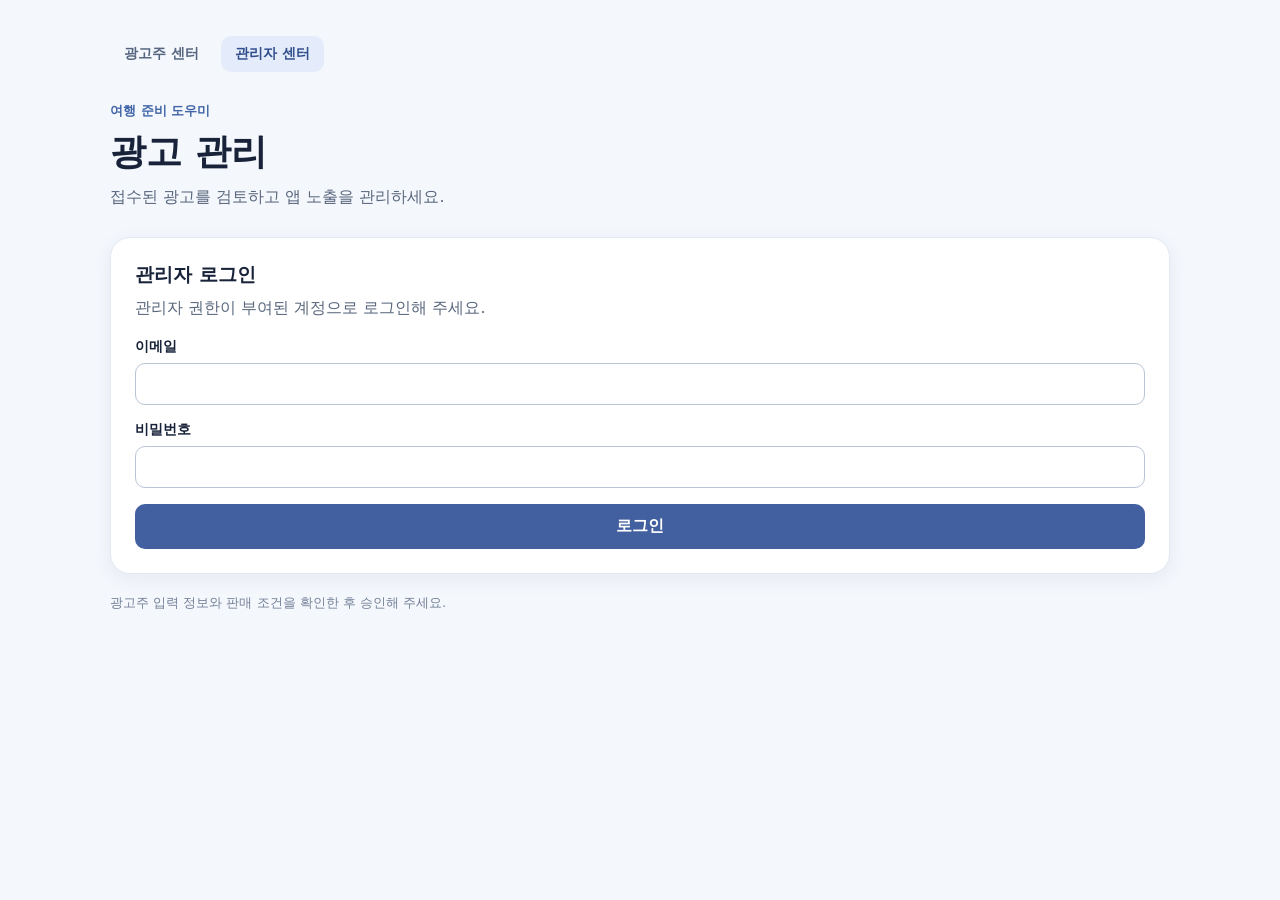
==== advertiser/admin.html @ b71b68f2 "Add advertiser status and administrator ad review" ====
<!doctype html>
<html lang="ko"><head><meta charset="utf-8"><meta name="viewport" content="width=device-width,initial-scale=1"><title>광고 관리 · 여행 준비 도우미</title><link rel="stylesheet" href="style.css"></head>
<body><main>
  <nav class="top-nav"><a href="index.html">광고주 센터</a><a class="active" href="admin.html">관리자 센터</a></nav>
  <header><span class="eyebrow">여행 준비 도우미</span><h1>광고 관리</h1><p>접수된 광고를 검토하고 앱 노출을 관리하세요.</p></header>
  <section class="panel" id="admin-login"><h2>관리자 로그인</h2><p>관리자 권한이 부여된 계정으로 로그인해 주세요.</p><form id="login-form"><label>이메일<input id="admin-email" type="email" autocomplete="email" required></label><label>비밀번호<input id="admin-password" type="password" autocomplete="current-password" required></label><button type="submit">로그인</button></form></section>
  <div id="admin-workspace" hidden><div class="workspace-bar"><span id="admin-account"></span><button id="admin-logout" class="link" type="button">로그아웃</button></div>
    <div class="admin-layout"><section class="panel"><div class="review-head"><div><h2>광고 검수</h2><p>내용과 구매 링크를 확인한 후 승인하거나 반려해 주세요.</p></div><button class="link" id="admin-refresh" type="button">새로고침</button></div><div class="filter" role="group" aria-label="광고 상태"><button data-filter="pending" class="active" type="button">검토 대기</button><button data-filter="approved" type="button">승인</button><button data-filter="rejected" type="button">반려</button></div><div id="review-list" aria-live="polite"></div></section>
      <aside class="panel admin-summary"><h2>검수 현황</h2><div class="summary-number" id="pending-count">0</div><div class="summary-label">검토 대기</div><div class="summary-number" id="approved-count">0</div><div class="summary-label">승인된 요청</div><p class="status-note">광고를 승인하면 조건에 맞는 유심·eSIM 화면에 표시됩니다.</p></aside></div>
  </div>
  <p id="admin-message" role="status" aria-live="polite"></p><footer>광고주 입력 정보와 판매 조건을 확인한 후 승인해 주세요.</footer>
</main><script src="config.js" defer></script><script src="admin.js" defer></script></body></html>
---- advertiser/style.css ----
:root{font-family:system-ui,-apple-system,sans-serif;color:#18233a;background:#f4f7fc}*{box-sizing:border-box}body{margin:0}main{max-width:1100px;margin:auto;padding:36px 20px}header{margin-bottom:28px}h1{font-size:clamp(26px,4vw,36px);margin:8px 0}h2{font-size:19px;margin:0 0 8px}p{color:#59677d;line-height:1.5;margin:0 0 18px}.eyebrow{font-size:13px;color:#4165a7;font-weight:700}.panel{background:#fff;border:1px solid #e3e9f4;border-radius:20px;padding:24px;box-shadow:0 5px 20px #253d6010;margin-bottom:16px}.grid{display:grid;grid-template-columns:1fr 1fr;gap:20px;align-items:start}.workspace-bar{display:flex;justify-content:space-between;align-items:center;margin-bottom:12px;color:#59677d}form{display:grid;gap:16px}label{display:grid;gap:7px;font-size:14px;font-weight:650}input,select{font:inherit;color:inherit;background:#fff;border:1px solid #b9c5d6;border-radius:10px;padding:12px;width:100%;min-width:0}input[type=file]{font-size:13px}small{color:#68758b;font-weight:400}button{font:inherit;font-weight:700;background:#425f9f;color:#fff;border:0;border-radius:10px;padding:12px 18px;cursor:pointer}button:disabled{opacity:.6;cursor:wait}.secondary{background:#e8eef9;color:#2b477d}.link{background:transparent;color:#425f9f;padding:6px}.actions{display:flex;gap:8px}.two{display:grid;grid-template-columns:1fr 1fr;gap:12px}.preview{display:flex;gap:16px;border:1px solid #e6ebf3;border-radius:16px;padding:16px}.preview-photo{flex:0 0 96px;height:96px;border-radius:12px;background:#e7edf8;display:grid;place-items:center;color:#657999;overflow:hidden}.preview-photo img{width:100%;height:100%;object-fit:cover}.preview-copy{min-width:0;display:flex;flex-direction:column;align-items:flex-start;gap:5px}.preview-copy strong,.preview-copy p{overflow-wrap:anywhere}.preview-copy p{margin:0;font-size:14px;max-width:100%;white-space:nowrap;overflow:hidden;text-overflow:ellipsis}.preview-copy small{font-size:12px}.badge{color:#425f9f;background:#eef3ff;border-radius:6px;padding:3px 6px;font-size:12px;font-weight:700}.hint{font-size:13px;margin:14px 0 0}.draft{border-top:1px solid #edf0f5;padding:12px 0}.draft strong{display:block}.draft small{display:block;margin-top:4px}#message{white-space:pre-line;color:#314f8c;font-weight:600}footer{color:#748198;font-size:13px;margin-top:20px}[hidden]{display:none!important}@media(max-width:700px){main{padding:24px 16px}.grid{grid-template-columns:1fr}.preview-panel{order:-1}.two{grid-template-columns:1fr 1fr}}
.top-nav{display:flex;gap:8px;margin-bottom:28px}.top-nav a{color:#55657f;text-decoration:none;font-size:14px;font-weight:700;padding:9px 14px;border-radius:10px}.top-nav a.active{background:#e4ebfa;color:#304e8c}.admin-layout{display:grid;grid-template-columns:minmax(0,1fr) 300px;gap:20px;align-items:start}.review-card{border:1px solid #e2e9f3;border-radius:16px;padding:16px;margin-top:14px}.review-head{display:flex;justify-content:space-between;align-items:flex-start;gap:12px}.status{display:inline-block;padding:4px 9px;border-radius:999px;background:#edf2ff;color:#3a5da2;font-size:12px;font-weight:700}.status.approved{background:#e4f6ec;color:#206b45}.status.rejected{background:#fff0ee;color:#a84136}.review-meta{display:flex;gap:6px;flex-wrap:wrap;margin:12px 0;color:#64748b;font-size:13px}.review-meta span{background:#f3f6fa;padding:4px 8px;border-radius:6px}.review-image{width:96px;height:96px;border-radius:12px;object-fit:cover;background:#e7edf8}.review-body{display:flex;gap:16px;margin:12px 0}.review-body>div{min-width:0}.review-body h3{margin:3px 0;font-size:16px;overflow-wrap:anywhere}.review-body p{margin:5px 0;font-size:14px;overflow-wrap:anywhere}.review-actions{display:flex;gap:8px;flex-wrap:wrap}.danger{background:#fff0ee;color:#a84136}.empty{color:#77849a;text-align:center;padding:28px 8px}.summary-number{font-size:30px;font-weight:800;color:#304e8c}.summary-label{font-size:13px;color:#64748b;margin-bottom:15px}.status-note{font-size:13px;color:#64748b}.filter{display:flex;gap:8px;flex-wrap:wrap}.filter button{background:#eef2f8;color:#53637a;font-size:13px;padding:8px 12px}.filter button.active{background:#425f9f;color:#fff}.reason{margin:10px 0}.reason textarea{width:100%;font:inherit;border:1px solid #b9c5d6;border-radius:10px;padding:10px;min-height:70px;resize:vertical}@media(max-width:700px){.admin-layout{grid-template-columns:1fr}.admin-summary{order:-1}.review-image{width:76px;height:76px}}
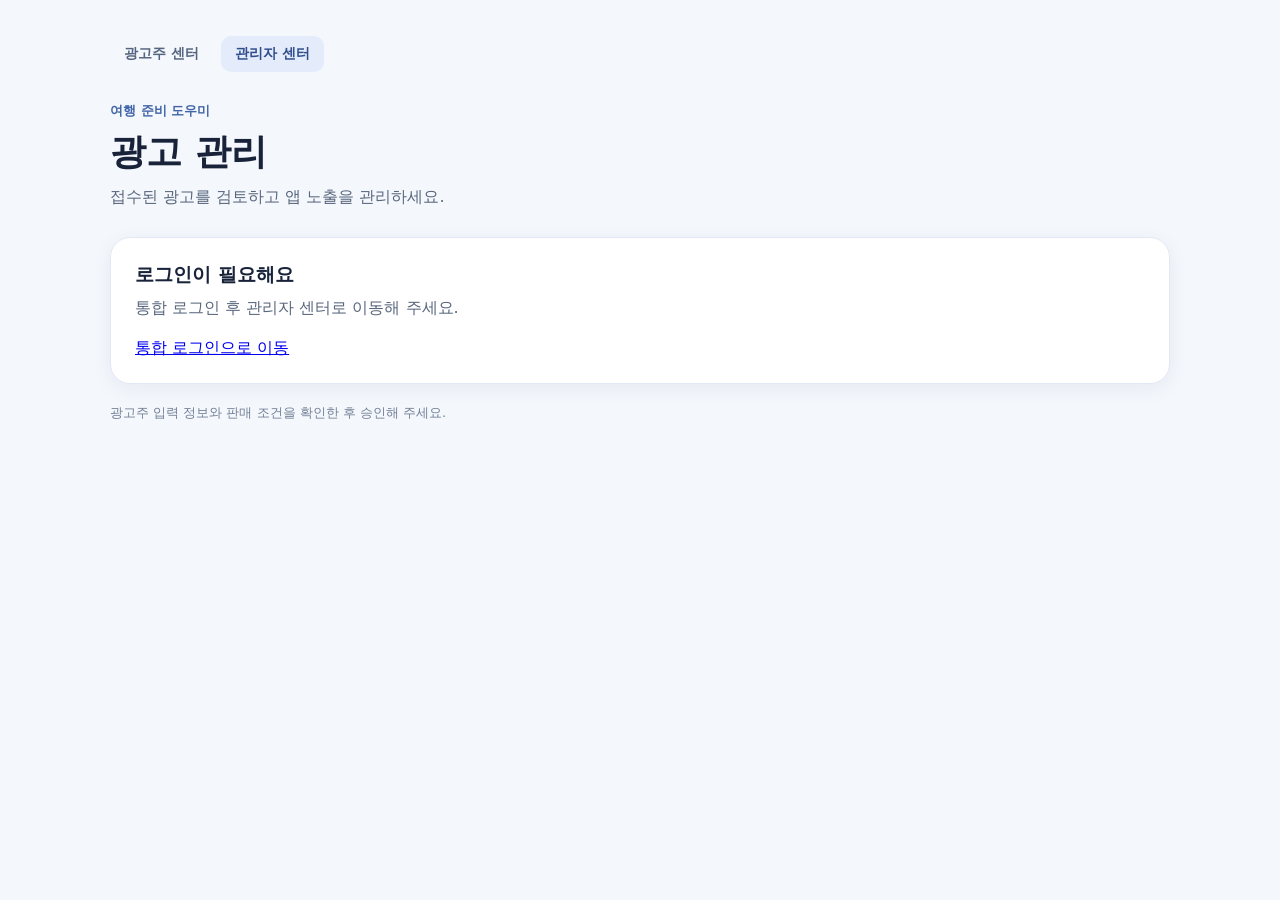
==== commit 18a7c88a: "Unify advertiser and administrator login" ====
--- a/advertiser/admin.html
+++ b/advertiser/admin.html
@@ -3,10 +3,10 @@
 <body><main>
   <nav class="top-nav"><a href="index.html">광고주 센터</a><a class="active" href="admin.html">관리자 센터</a></nav>
   <header><span class="eyebrow">여행 준비 도우미</span><h1>광고 관리</h1><p>접수된 광고를 검토하고 앱 노출을 관리하세요.</p></header>
-  <section class="panel" id="admin-login"><h2>관리자 로그인</h2><p>관리자 권한이 부여된 계정으로 로그인해 주세요.</p><form id="login-form"><label>이메일<input id="admin-email" type="email" autocomplete="email" required></label><label>비밀번호<input id="admin-password" type="password" autocomplete="current-password" required></label><button type="submit">로그인</button></form></section>
+  <section class="panel" id="admin-login"><h2 id="admin-login-title">로그인 확인 중</h2><p id="admin-login-help">잠시만 기다려 주세요.</p><a href="index.html" id="unified-login" hidden>통합 로그인으로 이동</a></section>
   <div id="admin-workspace" hidden><div class="workspace-bar"><span id="admin-account"></span><button id="admin-logout" class="link" type="button">로그아웃</button></div>
     <div class="admin-layout"><section class="panel"><div class="review-head"><div><h2>광고 검수</h2><p>내용과 구매 링크를 확인한 후 승인하거나 반려해 주세요.</p></div><button class="link" id="admin-refresh" type="button">새로고침</button></div><div class="filter" role="group" aria-label="광고 상태"><button data-filter="pending" class="active" type="button">검토 대기</button><button data-filter="approved" type="button">승인</button><button data-filter="rejected" type="button">반려</button></div><div id="review-list" aria-live="polite"></div></section>
       <aside class="panel admin-summary"><h2>검수 현황</h2><div class="summary-number" id="pending-count">0</div><div class="summary-label">검토 대기</div><div class="summary-number" id="approved-count">0</div><div class="summary-label">승인된 요청</div><p class="status-note">광고를 승인하면 조건에 맞는 유심·eSIM 화면에 표시됩니다.</p></aside></div>
   </div>
   <p id="admin-message" role="status" aria-live="polite"></p><footer>광고주 입력 정보와 판매 조건을 확인한 후 승인해 주세요.</footer>
-</main><script src="config.js" defer></script><script src="admin.js" defer></script></body></html>
+</main><script src="config.js" defer></script><script src="session.js" defer></script><script src="admin.js" defer></script></body></html>
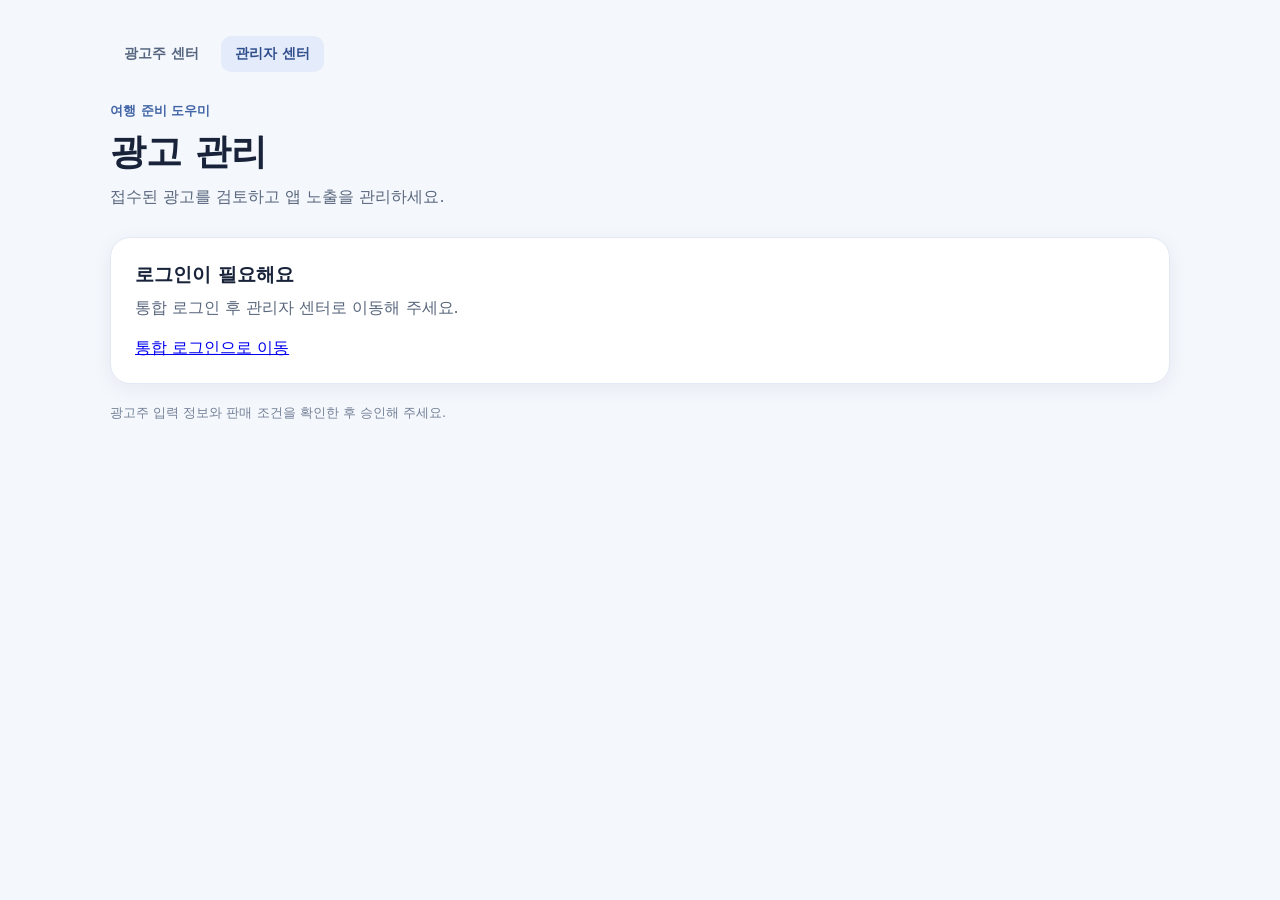
==== commit 6405cd0d: "Prepare disabled wallet and verified CPC billing" ====
--- a/advertiser/admin.html
+++ b/advertiser/admin.html
@@ -7,6 +7,9 @@
   <div id="admin-workspace" hidden><div class="workspace-bar"><span id="admin-account"></span><button id="admin-logout" class="link" type="button">로그아웃</button></div>
     <div class="admin-layout"><section class="panel"><div class="review-head"><div><h2>광고 검수</h2><p>내용과 구매 링크를 확인한 후 승인하거나 반려해 주세요.</p></div><button class="link" id="admin-refresh" type="button">새로고침</button></div><div class="filter" role="group" aria-label="광고 상태"><button data-filter="pending" class="active" type="button">검토 대기</button><button data-filter="approved" type="button">승인</button><button data-filter="rejected" type="button">반려</button></div><div id="review-list" aria-live="polite"></div></section>
       <aside class="panel admin-summary"><h2>검수 현황</h2><div class="summary-number" id="pending-count">0</div><div class="summary-label">검토 대기</div><div class="summary-number" id="approved-count">0</div><div class="summary-label">승인된 요청</div><p class="status-note">광고를 승인하면 조건에 맞는 유심·eSIM 화면에 표시됩니다.</p></aside></div>
+    <section class="panel wallet-panel"><div class="review-head"><div><h2>광고주 잔액 관리</h2><p id="wallet-help">과금 준비 상태를 확인하고 있어요.</p></div><button id="wallet-refresh" class="link" type="button">새로고침</button></div>
+      <form id="wallet-form"><label>광고주<select id="wallet-owner" required disabled><option value="">광고주 선택</option></select></label><label>입금 확인 금액 (원)<input id="wallet-amount" type="number" min="1" max="1000000000" required disabled></label><label>입금 거래 고유번호<input id="wallet-reference" maxlength="80" required disabled placeholder="중복 충전 방지를 위한 거래 번호"></label><button id="wallet-submit" type="submit" disabled>입금 확인 후 충전</button></form><p id="wallet-message" role="status" aria-live="polite"></p>
+    </section>
   </div>
   <p id="admin-message" role="status" aria-live="polite"></p><footer>광고주 입력 정보와 판매 조건을 확인한 후 승인해 주세요.</footer>
 </main><script src="config.js" defer></script><script src="session.js" defer></script><script src="admin.js" defer></script></body></html>
--- a/advertiser/style.css
+++ b/advertiser/style.css
@@ -1,2 +1,20 @@
 :root{font-family:system-ui,-apple-system,sans-serif;color:#18233a;background:#f4f7fc}*{box-sizing:border-box}body{margin:0}main{max-width:1100px;margin:auto;padding:36px 20px}header{margin-bottom:28px}h1{font-size:clamp(26px,4vw,36px);margin:8px 0}h2{font-size:19px;margin:0 0 8px}p{color:#59677d;line-height:1.5;margin:0 0 18px}.eyebrow{font-size:13px;color:#4165a7;font-weight:700}.panel{background:#fff;border:1px solid #e3e9f4;border-radius:20px;padding:24px;box-shadow:0 5px 20px #253d6010;margin-bottom:16px}.grid{display:grid;grid-template-columns:1fr 1fr;gap:20px;align-items:start}.workspace-bar{display:flex;justify-content:space-between;align-items:center;margin-bottom:12px;color:#59677d}form{display:grid;gap:16px}label{display:grid;gap:7px;font-size:14px;font-weight:650}input,select{font:inherit;color:inherit;background:#fff;border:1px solid #b9c5d6;border-radius:10px;padding:12px;width:100%;min-width:0}input[type=file]{font-size:13px}small{color:#68758b;font-weight:400}button{font:inherit;font-weight:700;background:#425f9f;color:#fff;border:0;border-radius:10px;padding:12px 18px;cursor:pointer}button:disabled{opacity:.6;cursor:wait}.secondary{background:#e8eef9;color:#2b477d}.link{background:transparent;color:#425f9f;padding:6px}.actions{display:flex;gap:8px}.two{display:grid;grid-template-columns:1fr 1fr;gap:12px}.preview{display:flex;gap:16px;border:1px solid #e6ebf3;border-radius:16px;padding:16px}.preview-photo{flex:0 0 96px;height:96px;border-radius:12px;background:#e7edf8;display:grid;place-items:center;color:#657999;overflow:hidden}.preview-photo img{width:100%;height:100%;object-fit:cover}.preview-copy{min-width:0;display:flex;flex-direction:column;align-items:flex-start;gap:5px}.preview-copy strong,.preview-copy p{overflow-wrap:anywhere}.preview-copy p{margin:0;font-size:14px;max-width:100%;white-space:nowrap;overflow:hidden;text-overflow:ellipsis}.preview-copy small{font-size:12px}.badge{color:#425f9f;background:#eef3ff;border-radius:6px;padding:3px 6px;font-size:12px;font-weight:700}.hint{font-size:13px;margin:14px 0 0}.draft{border-top:1px solid #edf0f5;padding:12px 0}.draft strong{display:block}.draft small{display:block;margin-top:4px}#message{white-space:pre-line;color:#314f8c;font-weight:600}footer{color:#748198;font-size:13px;margin-top:20px}[hidden]{display:none!important}@media(max-width:700px){main{padding:24px 16px}.grid{grid-template-columns:1fr}.preview-panel{order:-1}.two{grid-template-columns:1fr 1fr}}
 .top-nav{display:flex;gap:8px;margin-bottom:28px}.top-nav a{color:#55657f;text-decoration:none;font-size:14px;font-weight:700;padding:9px 14px;border-radius:10px}.top-nav a.active{background:#e4ebfa;color:#304e8c}.admin-layout{display:grid;grid-template-columns:minmax(0,1fr) 300px;gap:20px;align-items:start}.review-card{border:1px solid #e2e9f3;border-radius:16px;padding:16px;margin-top:14px}.review-head{display:flex;justify-content:space-between;align-items:flex-start;gap:12px}.status{display:inline-block;padding:4px 9px;border-radius:999px;background:#edf2ff;color:#3a5da2;font-size:12px;font-weight:700}.status.approved{background:#e4f6ec;color:#206b45}.status.rejected{background:#fff0ee;color:#a84136}.review-meta{display:flex;gap:6px;flex-wrap:wrap;margin:12px 0;color:#64748b;font-size:13px}.review-meta span{background:#f3f6fa;padding:4px 8px;border-radius:6px}.review-image{width:96px;height:96px;border-radius:12px;object-fit:cover;background:#e7edf8}.review-body{display:flex;gap:16px;margin:12px 0}.review-body>div{min-width:0}.review-body h3{margin:3px 0;font-size:16px;overflow-wrap:anywhere}.review-body p{margin:5px 0;font-size:14px;overflow-wrap:anywhere}.review-actions{display:flex;gap:8px;flex-wrap:wrap}.danger{background:#fff0ee;color:#a84136}.empty{color:#77849a;text-align:center;padding:28px 8px}.summary-number{font-size:30px;font-weight:800;color:#304e8c}.summary-label{font-size:13px;color:#64748b;margin-bottom:15px}.status-note{font-size:13px;color:#64748b}.filter{display:flex;gap:8px;flex-wrap:wrap}.filter button{background:#eef2f8;color:#53637a;font-size:13px;padding:8px 12px}.filter button.active{background:#425f9f;color:#fff}.reason{margin:10px 0}.reason textarea{width:100%;font:inherit;border:1px solid #b9c5d6;border-radius:10px;padding:10px;min-height:70px;resize:vertical}@media(max-width:700px){.admin-layout{grid-template-columns:1fr}.admin-summary{order:-1}.review-image{width:76px;height:76px}}
+
+.verification{margin-top:20px;border-top:1px solid #e3e9f4;padding-top:16px}.verification p{font-size:14px;margin:0 0 10px}.verification button{font-size:14px}
+
+.dashboard-heading{display:flex;justify-content:space-between;align-items:center;gap:20px;margin:12px 0 20px}.dashboard-heading h2{font-size:24px;margin:5px 0 4px}.dashboard-heading p{margin:0}.dashboard-heading button{white-space:nowrap}.stats-grid{display:grid;grid-template-columns:repeat(4,minmax(0,1fr));gap:12px;margin-bottom:18px}.stat{background:#fff;border:1px solid #e3e9f4;border-radius:16px;padding:18px}.stat span{display:block;color:#64748b;font-size:13px}.stat strong{display:block;font-size:25px;margin-top:8px;color:#243d70}.dashboard-list-heading{display:flex;justify-content:space-between;align-items:start;gap:10px}.dashboard-list-heading p{font-size:13px;margin-bottom:4px}.draft-row{display:flex;justify-content:space-between;align-items:center;gap:14px;border-top:1px solid #edf0f5;padding:16px 0}.draft-row:first-child{margin-top:10px}.draft-row strong{display:block;overflow-wrap:anywhere}.draft-row small{display:block;margin-top:6px}.draft-row .draft-content{min-width:0}.draft-row .status{flex-shrink:0}.back-link{margin:0 0 12px -6px}.empty-dashboard{padding:36px 8px;text-align:center;color:#65758e}.empty-dashboard strong{display:block;margin-bottom:8px;color:#243d70}.empty-dashboard p{font-size:14px;margin:0}.dashboard-error{padding:24px 0;color:#9c4139}@media(max-width:700px){.dashboard-heading{align-items:stretch;flex-direction:column;gap:12px}.dashboard-heading button{width:100%}.stats-grid{grid-template-columns:repeat(2,minmax(0,1fr));gap:8px}.stat{padding:14px}.stat strong{font-size:22px}}
+
+.performance-tabs{display:flex;gap:8px;flex-wrap:wrap;margin:18px 0 12px}.performance-tabs button{padding:9px 16px}.performance-tabs .active{background:#435b95;color:white;border-color:#435b95}.performance-row{display:flex;justify-content:space-between;gap:12px;align-items:center;padding:15px 2px;border-top:1px solid #e4e7ee}.performance-row strong,.performance-row small{display:block}.performance-row small{margin-top:4px;color:#71798c}.performance-values{font-size:14px;color:#405783;text-align:right}@media(max-width:520px){.performance-row{align-items:flex-start;flex-direction:column}.performance-values{text-align:left}}
+
+.preview-copy{flex:1}.preview-detail{display:flex;align-items:center;gap:8px;width:100%;min-width:0}.preview-detail p{flex:1;min-width:0}.preview-ad-label{flex:0 1 auto;min-width:0;max-width:45%;font-size:12px;white-space:nowrap;overflow:hidden;text-overflow:ellipsis}
+.performance-panel{padding:28px}.performance-top{display:flex;align-items:flex-start;justify-content:space-between;gap:20px}.performance-top h2{font-size:23px;margin:5px 0 6px}.performance-top p{margin:0;font-size:14px}.performance-controls{display:flex;align-items:end;gap:8px}.period-label{font-size:12px;color:#68758b;min-width:130px}.period-label select{padding:9px 30px 9px 10px}.performance-controls button{padding:10px 14px;white-space:nowrap}.performance-summary{display:grid;grid-template-columns:repeat(4,minmax(0,1fr));gap:10px;margin:24px 0 16px}.performance-summary>div{background:#f6f8fc;border:1px solid #e9edf5;border-radius:12px;padding:15px;min-width:0}.performance-summary span,.performance-summary small{display:block;font-size:12px;color:#68758b}.performance-summary strong{display:block;font-size:25px;margin:8px 0;color:#172b4d}.performance-toolbar{display:flex;align-items:center;justify-content:space-between;gap:8px;border-bottom:1px solid #e8edf5}.performance-tabs{display:flex;gap:6px;margin:0}.performance-tabs button{background:transparent;color:#69758a;border:0;border-radius:0;padding:13px 12px;font-weight:600}.performance-tabs button.active{background:transparent;color:#375b9f;box-shadow:inset 0 -3px #4266a8}.performance-context{margin:15px 0;color:#53637b;font-size:13px}.performance-table-wrap{overflow-x:auto}.performance-table{border-collapse:collapse;width:100%;min-width:620px;text-align:left;font-size:14px}.performance-table caption{position:absolute;width:1px;height:1px;overflow:hidden;clip:rect(0,0,0,0)}.performance-table th{font-size:12px;color:#728097;font-weight:600;background:#f7f9fc}.performance-table th,.performance-table td{padding:13px 11px;border-bottom:1px solid #edf0f5;white-space:nowrap}.performance-table td:first-child{max-width:230px;white-space:normal}.performance-table td small{display:block;margin-top:4px}.performance-name{padding:0;background:transparent;color:#31599d;text-align:left;overflow-wrap:anywhere}.performance-footnote{font-size:12px;color:#78849a;margin:18px 0 0}.performance-panel #performance-list:not(:has(table)){padding:24px 10px;color:#78849a;font-size:14px}@media(max-width:650px){.performance-panel{padding:20px}.performance-top{flex-direction:column}.performance-controls{width:100%}.period-label{flex:1}.performance-summary{grid-template-columns:repeat(2,minmax(0,1fr));margin-top:18px}.performance-summary strong{font-size:22px}}
+.edit-dialog{width:min(520px,calc(100% - 32px));max-height:calc(100% - 32px);overflow:auto;border:0;border-radius:18px;padding:24px;box-shadow:0 14px 45px #172b4d40}.edit-dialog::backdrop{background:#14213d88}.edit-dialog form{display:grid;gap:15px}.edit-dialog form>div:not(.edit-heading):not(.actions){display:grid;gap:14px}.edit-heading{display:flex;justify-content:space-between;align-items:center}.edit-heading h2{margin:0}.edit-dialog p{margin:0}.edit-dialog #edit-message{color:#a13939}.edit-dialog .actions button{flex:1}
+
+.trial-notice{margin:-10px 0 20px;padding:12px 16px;border-radius:10px;background:#edf4ff;color:#2d518d;font-size:14px;font-weight:600}
+.performance-table td:last-child{white-space:nowrap}.performance-table td:last-child .link{padding:5px}.delete-action{color:#a43f45}
+.performance-table th:last-child,.performance-table td:last-child{position:sticky;right:0;background:#fff;box-shadow:-4px 0 8px #172b4d0a;z-index:1}.performance-table th:last-child{background:#f7f9fc}
+
+.delivery-switch-wrap{display:inline-flex;align-items:center;gap:5px;vertical-align:middle;margin:0 5px}.delivery-switch{position:relative;display:inline-block;flex:none;width:46px;height:28px;padding:0;border:0;border-radius:999px;background:#adb7c8;vertical-align:middle;transition:background .15s}.delivery-switch::after{content:"";position:absolute;width:20px;height:20px;left:4px;top:4px;border-radius:50%;background:#fff;box-shadow:0 1px 3px #172b4d38;transition:transform .15s}.delivery-switch[aria-checked="true"]{background:#4565a5}.delivery-switch[aria-checked="true"]::after{transform:translateX(18px)}.delivery-switch:focus-visible{outline:3px solid #8aabed;outline-offset:2px}.delivery-switch:disabled{cursor:wait;opacity:.55}.delivery-switch-label{font-size:12px;font-weight:600;color:#59677d}
+
+.delivery-state .delivery-switch-wrap{margin:0}.delivery-state small{margin-top:4px;color:#68758b}
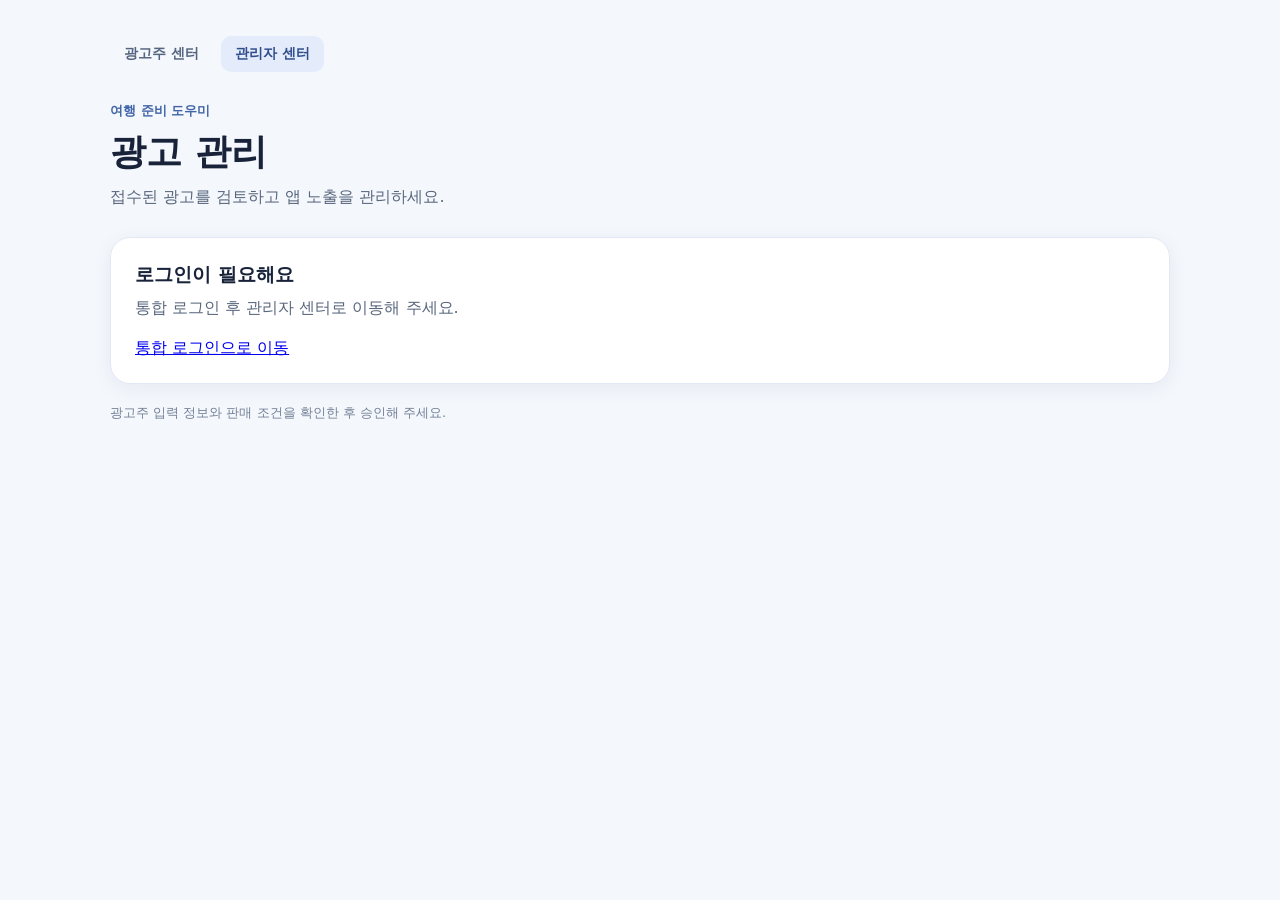
==== commit 0d6f9a29: "Harden ad finance and prepare integrity verification" ====
--- a/advertiser/admin.html
+++ b/advertiser/admin.html
@@ -5,11 +5,20 @@
   <header><span class="eyebrow">여행 준비 도우미</span><h1>광고 관리</h1><p>접수된 광고를 검토하고 앱 노출을 관리하세요.</p></header>
   <section class="panel" id="admin-login"><h2 id="admin-login-title">로그인 확인 중</h2><p id="admin-login-help">잠시만 기다려 주세요.</p><a href="index.html" id="unified-login" hidden>통합 로그인으로 이동</a></section>
   <div id="admin-workspace" hidden><div class="workspace-bar"><span id="admin-account"></span><button id="admin-logout" class="link" type="button">로그아웃</button></div>
+    <section class="panel mfa-panel" id="mfa-panel"><h2>관리자 2단계 인증</h2><p id="mfa-help">인증 상태를 확인하고 있어요.</p>
+      <button id="mfa-setup" class="secondary" type="button" hidden>인증 앱 설정</button><button id="mfa-enforce" class="secondary" type="button" hidden>관리자 2단계 인증 필수로 설정</button><button id="mfa-challenge" class="secondary" type="button" hidden>인증번호 입력</button>
+      <div id="mfa-secret-section" hidden><p>인증 앱에서 계정을 추가하고 아래 설정 키를 직접 입력하세요. 이 키는 다른 사람에게 공유하지 마세요.</p><label>설정 키<input id="mfa-secret" readonly autocomplete="off"></label><button id="mfa-copy" type="button" class="link">키 복사</button></div>
+      <form id="mfa-form" hidden><label>인증 앱의 6자리 번호<input id="mfa-code" inputmode="numeric" autocomplete="one-time-code" pattern="[0-9]{6}" maxlength="6" required></label><button id="mfa-verify" type="submit">인증 확인</button><button id="mfa-cancel" class="secondary" type="button">취소</button></form><p id="mfa-message" role="status" aria-live="polite"></p>
+    </section>
+    <div id="admin-operations" hidden>
     <div class="admin-layout"><section class="panel"><div class="review-head"><div><h2>광고 검수</h2><p>내용과 구매 링크를 확인한 후 승인하거나 반려해 주세요.</p></div><button class="link" id="admin-refresh" type="button">새로고침</button></div><div class="filter" role="group" aria-label="광고 상태"><button data-filter="pending" class="active" type="button">검토 대기</button><button data-filter="approved" type="button">승인</button><button data-filter="rejected" type="button">반려</button></div><div id="review-list" aria-live="polite"></div></section>
       <aside class="panel admin-summary"><h2>검수 현황</h2><div class="summary-number" id="pending-count">0</div><div class="summary-label">검토 대기</div><div class="summary-number" id="approved-count">0</div><div class="summary-label">승인된 요청</div><p class="status-note">광고를 승인하면 조건에 맞는 유심·eSIM 화면에 표시됩니다.</p></aside></div>
     <section class="panel wallet-panel"><div class="review-head"><div><h2>광고주 잔액 관리</h2><p id="wallet-help">과금 준비 상태를 확인하고 있어요.</p></div><button id="wallet-refresh" class="link" type="button">새로고침</button></div>
       <form id="wallet-form"><label>광고주<select id="wallet-owner" required disabled><option value="">광고주 선택</option></select></label><label>입금 확인 금액 (원)<input id="wallet-amount" type="number" min="1" max="1000000000" required disabled></label><label>입금 거래 고유번호<input id="wallet-reference" maxlength="80" required disabled placeholder="중복 충전 방지를 위한 거래 번호"></label><button id="wallet-submit" type="submit" disabled>입금 확인 후 충전</button></form><p id="wallet-message" role="status" aria-live="polite"></p>
     </section>
+    <section class="panel audit-panel"><div class="review-head"><div><h2>광고 변경 이력</h2><p>최근 100건 · 2단계 인증 후 확인</p></div><button id="audit-refresh" class="link" type="button">새로고침</button></div><div id="audit-list" aria-live="polite">관리자 2단계 인증 후 확인할 수 있어요.</div></section>
+    <section class="panel refund-panel"><div class="review-head"><div><h2>광고 클릭 환불</h2><p>차감 내역을 확인하고 잘못 청구된 클릭을 환불합니다. 최근 100건</p></div><button id="refund-refresh" class="link" type="button">새로고침</button></div><div id="refund-list" aria-live="polite">관리자 2단계 인증 후 확인할 수 있어요.</div><p id="refund-message" role="status" aria-live="polite"></p></section>
+    </div>
   </div>
   <p id="admin-message" role="status" aria-live="polite"></p><footer>광고주 입력 정보와 판매 조건을 확인한 후 승인해 주세요.</footer>
-</main><script src="config.js" defer></script><script src="session.js" defer></script><script src="admin.js" defer></script></body></html>
+</main><script src="config.js" defer></script><script src="session.js" defer></script><script src="image-ratio.js" defer></script><script src="admin.js" defer></script></body></html>
--- a/advertiser/style.css
+++ b/advertiser/style.css
@@ -18,3 +18,7 @@
 .delivery-switch-wrap{display:inline-flex;align-items:center;gap:5px;vertical-align:middle;margin:0 5px}.delivery-switch{position:relative;display:inline-block;flex:none;width:46px;height:28px;padding:0;border:0;border-radius:999px;background:#adb7c8;vertical-align:middle;transition:background .15s}.delivery-switch::after{content:"";position:absolute;width:20px;height:20px;left:4px;top:4px;border-radius:50%;background:#fff;box-shadow:0 1px 3px #172b4d38;transition:transform .15s}.delivery-switch[aria-checked="true"]{background:#4565a5}.delivery-switch[aria-checked="true"]::after{transform:translateX(18px)}.delivery-switch:focus-visible{outline:3px solid #8aabed;outline-offset:2px}.delivery-switch:disabled{cursor:wait;opacity:.55}.delivery-switch-label{font-size:12px;font-weight:600;color:#59677d}
 
 .delivery-state .delivery-switch-wrap{margin:0}.delivery-state small{margin-top:4px;color:#68758b}
+.mfa-panel #mfa-secret-section{margin:16px 0}.mfa-panel #mfa-secret-section p{font-size:14px}.mfa-panel #mfa-secret{font-family:monospace;letter-spacing:.06em}.mfa-panel #mfa-form{max-width:340px;margin-top:16px}.mfa-panel #mfa-message{margin:12px 0 0;font-size:14px;color:#53637b}
+.refund-row{display:flex;justify-content:space-between;align-items:center;gap:12px;padding:12px 0;border-top:1px solid #edf0f5}.refund-row strong,.refund-row small{display:block}.refund-row small{margin-top:4px}.refund-row button{padding:8px 14px}#refund-message{margin:12px 0 0;font-size:14px}
+.wallet-history-row{display:flex;justify-content:space-between;gap:12px;padding:12px 0;border-top:1px solid #edf0f5}.wallet-history-row strong,.wallet-history-row small{display:block}.wallet-history-row small{margin-top:4px}
+.audit-row{padding:12px 0;border-top:1px solid #edf0f5}.audit-row strong,.audit-row small{display:block}.audit-row small{margin-top:4px}
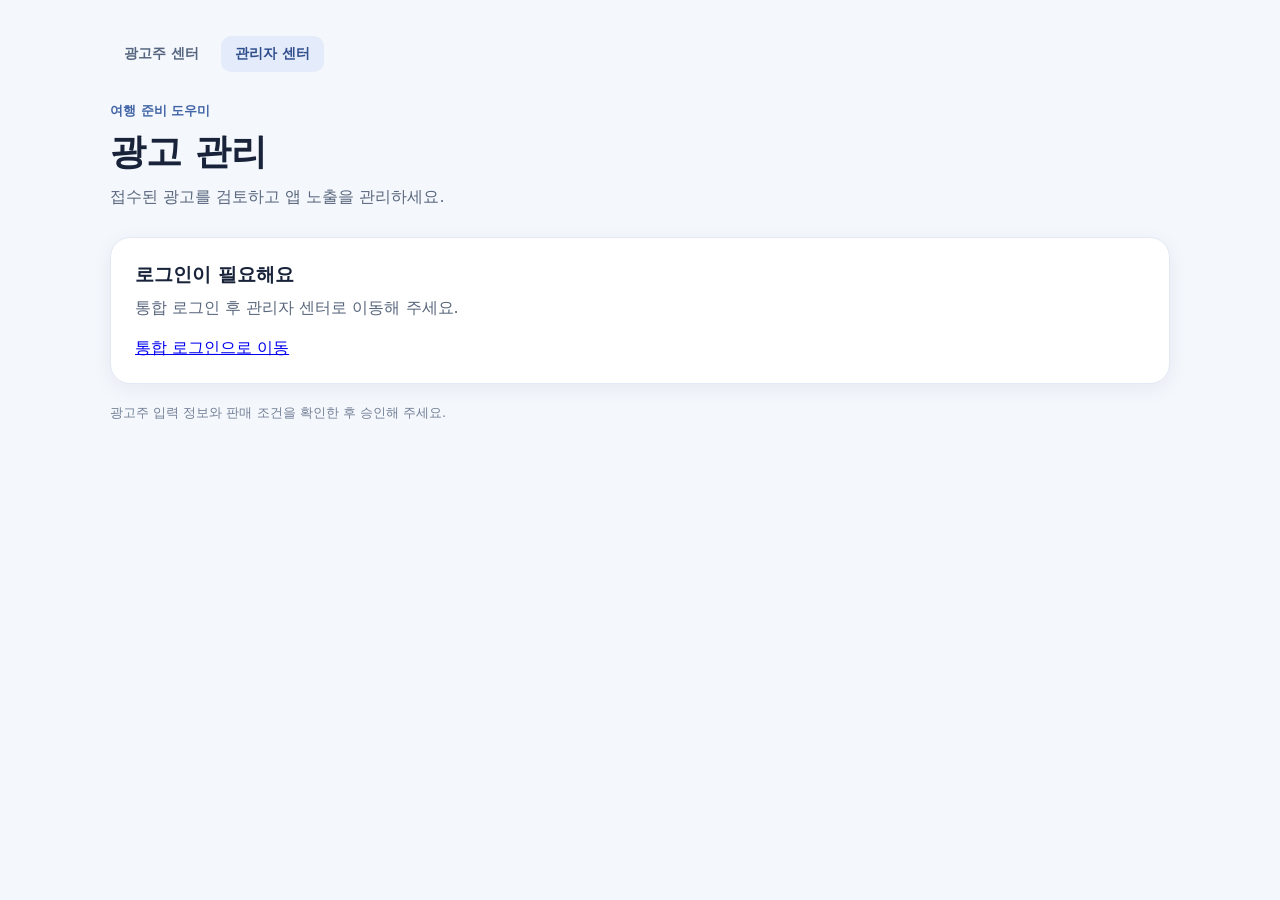
==== commit d96410bc: "Add partial ad refunds and topup reversal" ====
--- a/advertiser/admin.html
+++ b/advertiser/admin.html
@@ -7,7 +7,7 @@
   <div id="admin-workspace" hidden><div class="workspace-bar"><span id="admin-account"></span><button id="admin-logout" class="link" type="button">로그아웃</button></div>
     <section class="panel mfa-panel" id="mfa-panel"><h2>관리자 2단계 인증</h2><p id="mfa-help">인증 상태를 확인하고 있어요.</p>
       <button id="mfa-setup" class="secondary" type="button" hidden>인증 앱 설정</button><button id="mfa-enforce" class="secondary" type="button" hidden>관리자 2단계 인증 필수로 설정</button><button id="mfa-challenge" class="secondary" type="button" hidden>인증번호 입력</button>
-      <div id="mfa-secret-section" hidden><p>인증 앱에서 계정을 추가하고 아래 설정 키를 직접 입력하세요. 이 키는 다른 사람에게 공유하지 마세요.</p><label>설정 키<input id="mfa-secret" readonly autocomplete="off"></label><button id="mfa-copy" type="button" class="link">키 복사</button></div>
+      <div id="mfa-secret-section" hidden><p>인증 앱에서 계정을 추가하고 아래 설정 키를 직접 입력하세요. 이 키는 다른 사람에게 공유하지 마세요. 휴대폰을 잃어버려도 인증 앱 계정을 복구할 수 있도록 인증 앱의 복구 방법을 먼저 확인하세요.</p><label>설정 키<input id="mfa-secret" readonly autocomplete="off"></label><button id="mfa-copy" type="button" class="link">키 복사</button></div>
       <form id="mfa-form" hidden><label>인증 앱의 6자리 번호<input id="mfa-code" inputmode="numeric" autocomplete="one-time-code" pattern="[0-9]{6}" maxlength="6" required></label><button id="mfa-verify" type="submit">인증 확인</button><button id="mfa-cancel" class="secondary" type="button">취소</button></form><p id="mfa-message" role="status" aria-live="polite"></p>
     </section>
     <div id="admin-operations" hidden>
@@ -17,7 +17,8 @@
       <form id="wallet-form"><label>광고주<select id="wallet-owner" required disabled><option value="">광고주 선택</option></select></label><label>입금 확인 금액 (원)<input id="wallet-amount" type="number" min="1" max="1000000000" required disabled></label><label>입금 거래 고유번호<input id="wallet-reference" maxlength="80" required disabled placeholder="중복 충전 방지를 위한 거래 번호"></label><button id="wallet-submit" type="submit" disabled>입금 확인 후 충전</button></form><p id="wallet-message" role="status" aria-live="polite"></p>
     </section>
     <section class="panel audit-panel"><div class="review-head"><div><h2>광고 변경 이력</h2><p>최근 100건 · 2단계 인증 후 확인</p></div><button id="audit-refresh" class="link" type="button">새로고침</button></div><div id="audit-list" aria-live="polite">관리자 2단계 인증 후 확인할 수 있어요.</div></section>
-    <section class="panel refund-panel"><div class="review-head"><div><h2>광고 클릭 환불</h2><p>차감 내역을 확인하고 잘못 청구된 클릭을 환불합니다. 최근 100건</p></div><button id="refund-refresh" class="link" type="button">새로고침</button></div><div id="refund-list" aria-live="polite">관리자 2단계 인증 후 확인할 수 있어요.</div><p id="refund-message" role="status" aria-live="polite"></p></section>
+    <section class="panel refund-panel" hidden><div class="review-head"><div><h2>광고 클릭 환불</h2><p>차감 내역을 확인하고 잘못 청구된 클릭을 환불합니다. 최근 100건</p></div><button id="refund-refresh" class="link" type="button">새로고침</button></div><div id="refund-list" aria-live="polite">관리자 2단계 인증 후 확인할 수 있어요.</div><p id="refund-message" role="status" aria-live="polite"></p></section>
+    <section class="panel refund-panel"><div class="review-head"><div><h2>부분 환불·충전 취소</h2><p>최근 100건 · 충전 취소는 잔액이 충분할 때 전액 취소합니다.</p></div><button id="correction-refresh" class="link" type="button">새로고침</button></div><div id="correction-list" aria-live="polite">관리자 2단계 인증 후 확인할 수 있어요.</div><button id="correction-retry" class="secondary" type="button" hidden>처리 결과 다시 확인</button><p id="correction-message" role="status" aria-live="polite"></p></section>
     </div>
   </div>
   <p id="admin-message" role="status" aria-live="polite"></p><footer>광고주 입력 정보와 판매 조건을 확인한 후 승인해 주세요.</footer>
